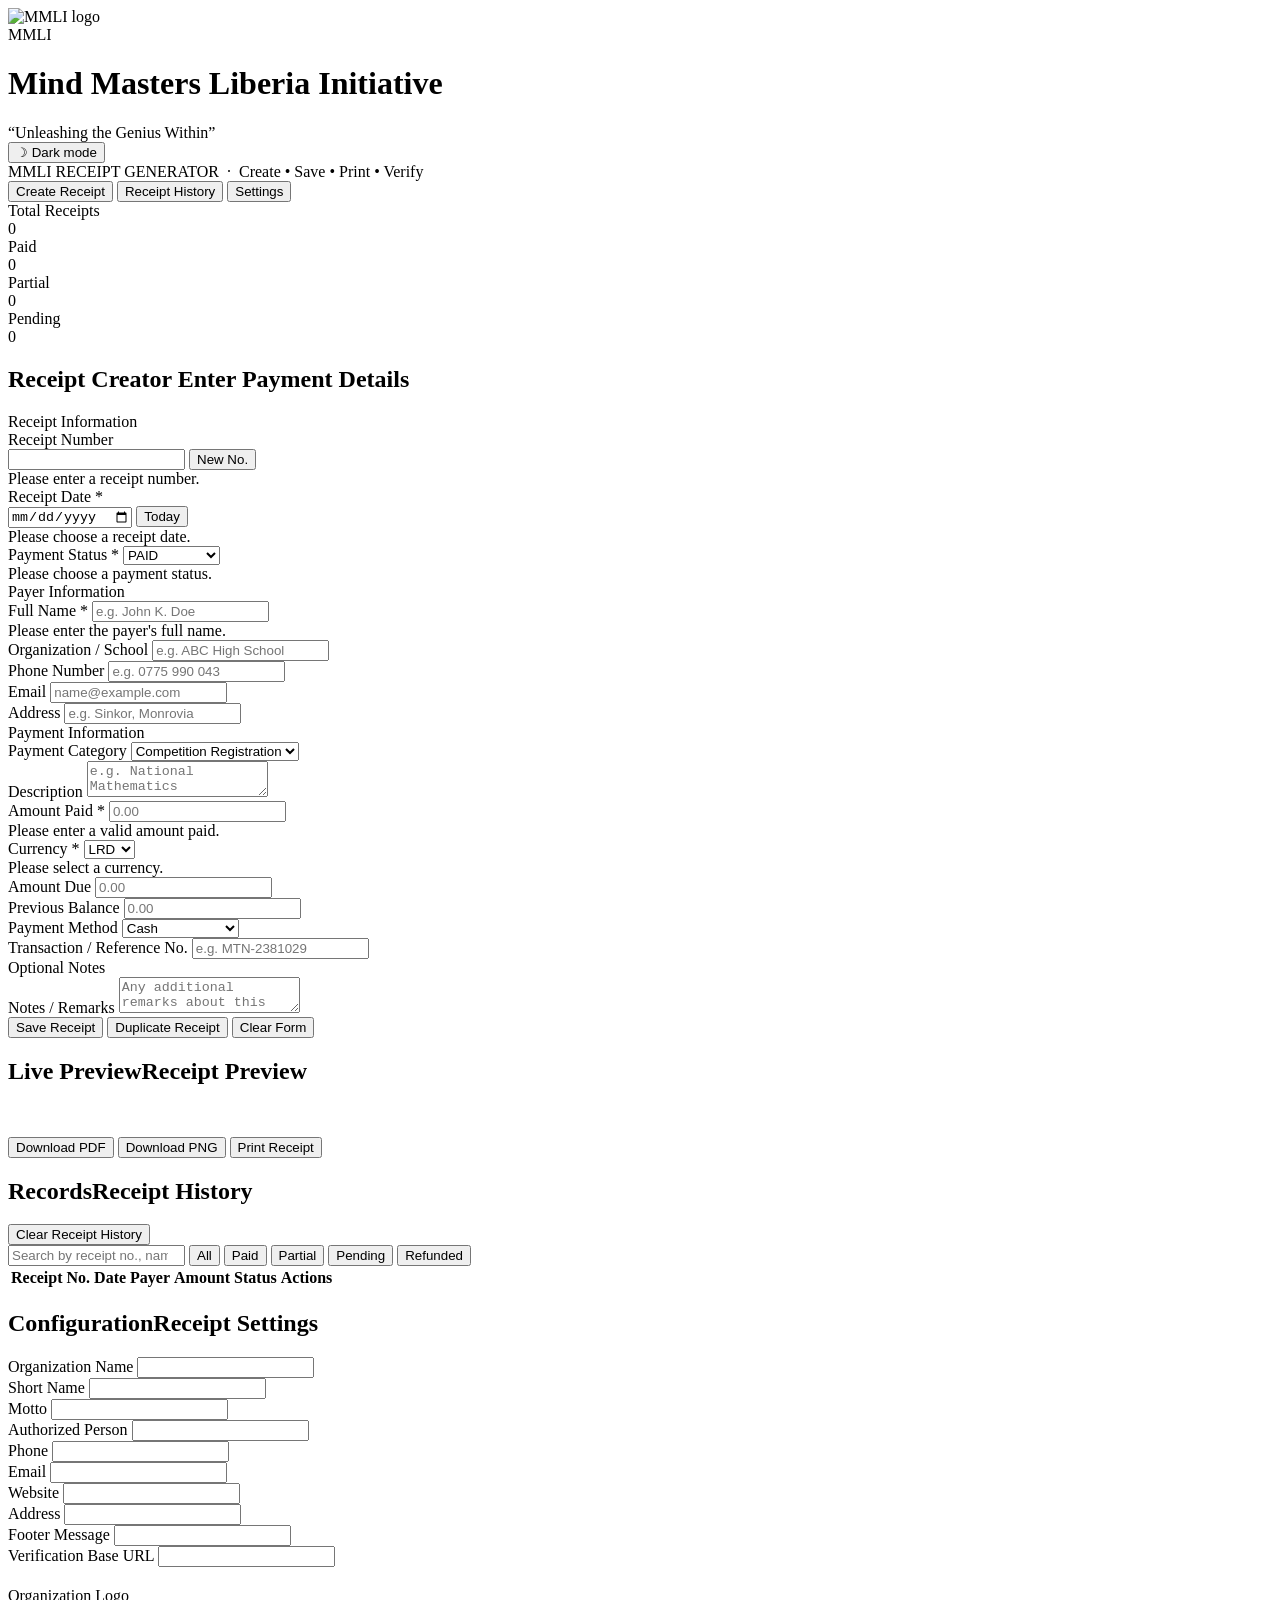
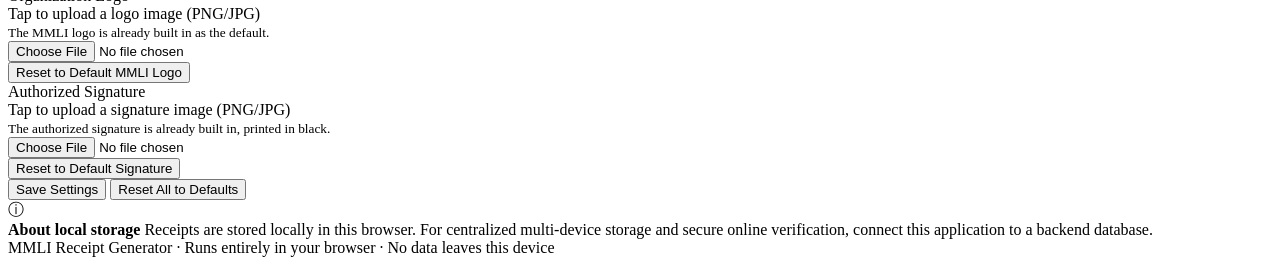
==== index.html @ 2506a3fd "Add files via upload" ====
<!DOCTYPE html>
<html lang="en">
<head>
<meta charset="UTF-8">
<meta name="viewport" content="width=device-width, initial-scale=1.0">
<title>MMLI Receipt Generator</title>
<meta name="description" content="Create, save, print, and verify professional payment receipts for Mind Masters Liberia Initiative.">
<link rel="icon" href="data:,">
<link rel="stylesheet" href="style.css">
</head>
<body>

<div id="toast-region" aria-live="polite" aria-atomic="true"></div>

<header class="app-header">
  <div class="header-inner">
    <div class="brand">
      <div class="brand-mark" id="header-logo-wrap">
        <img id="header-logo-img" src="" alt="MMLI logo" />
      </div>
      <div class="brand-text">
        <div class="org-sub" id="brand-shortname">MMLI</div>
        <h1 id="brand-name">Mind Masters Liberia Initiative</h1>
        <div class="motto" id="brand-motto">&ldquo;Unleashing the Genius Within&rdquo;</div>
      </div>
    </div>
    <div class="header-actions">
      <button class="theme-toggle" id="theme-toggle" type="button" aria-pressed="false">
        <span id="theme-toggle-icon" aria-hidden="true">&#9789;</span>
        <span id="theme-toggle-label">Dark mode</span>
      </button>
    </div>
  </div>
  <div class="tagline-row">MMLI RECEIPT GENERATOR &nbsp;&middot;&nbsp; Create &bull; Save &bull; Print &bull; Verify</div>
  <nav class="tabs" id="tabs" role="tablist" aria-label="Main sections">
    <button class="tab-btn active" role="tab" aria-selected="true" aria-controls="view-create" id="tab-create" data-view="create" type="button">Create Receipt</button>
    <button class="tab-btn" role="tab" aria-selected="false" aria-controls="view-history" id="tab-history" data-view="history" type="button">Receipt History</button>
    <button class="tab-btn" role="tab" aria-selected="false" aria-controls="view-settings" id="tab-settings" data-view="settings" type="button">Settings</button>
    <span class="tab-indicator" id="tab-indicator"></span>
  </nav>
</header>

<main>

  <section class="stats-grid" aria-label="Receipt statistics">
    <div class="stat-card">
      <div class="stat-label">Total Receipts</div>
      <div class="stat-value" id="stat-total">0</div>
    </div>
    <div class="stat-card">
      <div class="stat-label">Paid</div>
      <div class="stat-value paid" id="stat-paid">0</div>
    </div>
    <div class="stat-card">
      <div class="stat-label">Partial</div>
      <div class="stat-value partial" id="stat-partial">0</div>
    </div>
    <div class="stat-card">
      <div class="stat-label">Pending</div>
      <div class="stat-value pending" id="stat-pending">0</div>
    </div>
  </section>

  <!-- ===================================================================
       VIEW: CREATE RECEIPT
       =================================================================== -->
  <section class="view active" id="view-create" role="tabpanel" aria-labelledby="tab-create">
    <div class="creator-grid">

      <!-- FORM -->
      <div class="panel">
        <div class="panel-header">
          <h2>
            <span>
              <span class="eyebrow">Receipt Creator</span>
              Enter Payment Details
            </span>
          </h2>
        </div>
        <div class="panel-body">
          <form id="receipt-form" novalidate>

            <div class="field-group">
              <div class="section-title">Receipt Information</div>
              <div class="field">
                <label for="f-receipt-no">Receipt Number</label>
                <div class="input-with-btn">
                  <input type="text" id="f-receipt-no" name="receiptNo" autocomplete="off">
                  <button type="button" class="btn btn-outline btn-sm" id="btn-new-receipt-no" title="Generate New Receipt Number">New No.</button>
                </div>
                <div class="field-error" id="err-receipt-no">Please enter a receipt number.</div>
              </div>
              <div class="field-row">
                <div class="field">
                  <label for="f-date">Receipt Date <span class="req">*</span></label>
                  <div class="input-with-btn">
                    <input type="date" id="f-date" name="date" required>
                    <button type="button" class="btn btn-outline btn-sm" id="btn-today">Today</button>
                  </div>
                  <div class="field-error" id="err-date">Please choose a receipt date.</div>
                </div>
                <div class="field">
                  <label for="f-status">Payment Status <span class="req">*</span></label>
                  <select id="f-status" name="status" required>
                    <option value="PAID">PAID</option>
                    <option value="PARTIAL">PARTIAL</option>
                    <option value="PENDING">PENDING</option>
                    <option value="REFUNDED">REFUNDED</option>
                  </select>
                  <div class="field-error" id="err-status">Please choose a payment status.</div>
                </div>
              </div>
            </div>

            <div class="field-group">
              <div class="section-title">Payer Information</div>
              <div class="field">
                <label for="f-name">Full Name <span class="req">*</span></label>
                <input type="text" id="f-name" name="payerName" placeholder="e.g. John K. Doe" required>
                <div class="field-error" id="err-name">Please enter the payer's full name.</div>
              </div>
              <div class="field">
                <label for="f-org">Organization / School</label>
                <input type="text" id="f-org" name="payerOrg" placeholder="e.g. ABC High School">
              </div>
              <div class="field-row">
                <div class="field">
                  <label for="f-phone">Phone Number</label>
                  <input type="tel" id="f-phone" name="payerPhone" placeholder="e.g. 0775 990 043">
                </div>
                <div class="field">
                  <label for="f-email">Email</label>
                  <input type="email" id="f-email" name="payerEmail" placeholder="name@example.com">
                </div>
              </div>
              <div class="field">
                <label for="f-address">Address</label>
                <input type="text" id="f-address" name="payerAddress" placeholder="e.g. Sinkor, Monrovia">
              </div>
            </div>

            <div class="field-group">
              <div class="section-title">Payment Information</div>
              <div class="field">
                <label for="f-category">Payment Category</label>
                <select id="f-category" name="category">
                  <option>Competition Registration</option>
                  <option>Membership Fee</option>
                  <option>Training Fee</option>
                  <option>School Registration</option>
                  <option>Tournament Fee</option>
                  <option>Event Fee</option>
                  <option>Donation</option>
                  <option>Sponsorship</option>
                  <option>Merchandise</option>
                  <option>Other</option>
                </select>
              </div>
              <div class="field">
                <label for="f-description">Description</label>
                <textarea id="f-description" name="description" placeholder="e.g. National Mathematics Championship 2026 Registration Fee"></textarea>
              </div>

              <div class="amount-row">
                <div class="field">
                  <label for="f-amount-paid">Amount Paid <span class="req">*</span></label>
                  <input type="number" id="f-amount-paid" name="amountPaid" min="0" step="0.01" placeholder="0.00" required>
                  <div class="field-error" id="err-amount-paid">Please enter a valid amount paid.</div>
                </div>
                <div class="field">
                  <label for="f-currency">Currency <span class="req">*</span></label>
                  <select id="f-currency" name="currency" required>
                    <option value="LRD">LRD</option>
                    <option value="USD">USD</option>
                  </select>
                  <div class="field-error" id="err-currency">Please select a currency.</div>
                </div>
              </div>

              <div class="field-row">
                <div class="field">
                  <label for="f-amount-due">Amount Due</label>
                  <input type="number" id="f-amount-due" name="amountDue" min="0" step="0.01" placeholder="0.00">
                </div>
                <div class="field">
                  <label for="f-prev-balance">Previous Balance</label>
                  <input type="number" id="f-prev-balance" name="previousBalance" min="0" step="0.01" placeholder="0.00">
                </div>
              </div>

              <div class="field-row">
                <div class="field">
                  <label for="f-method">Payment Method</label>
                  <select id="f-method" name="paymentMethod">
                    <option>Cash</option>
                    <option>Mobile Money</option>
                    <option>Bank Transfer</option>
                    <option>Check</option>
                    <option>Online Payment</option>
                    <option>Other</option>
                  </select>
                </div>
                <div class="field">
                  <label for="f-ref">Transaction / Reference No.</label>
                  <input type="text" id="f-ref" name="refNumber" placeholder="e.g. MTN-2381029">
                </div>
              </div>
            </div>

            <div class="field-group">
              <div class="section-title">Optional Notes</div>
              <div class="field">
                <label for="f-notes">Notes / Remarks</label>
                <textarea id="f-notes" name="notes" placeholder="Any additional remarks about this payment"></textarea>
              </div>
            </div>

          </form>
        </div>
        <div class="action-bar">
          <button type="button" class="btn btn-primary" id="btn-save-receipt">Save Receipt</button>
          <button type="button" class="btn btn-outline" id="btn-duplicate-receipt">Duplicate Receipt</button>
          <button type="button" class="btn btn-ghost" id="btn-clear-form">Clear Form</button>
        </div>
      </div>

      <!-- PREVIEW -->
      <div class="preview-wrap">
        <div class="panel">
          <div class="panel-header">
            <h2><span><span class="eyebrow">Live Preview</span>Receipt Preview</span></h2>
          </div>
          <div class="panel-body" style="padding:16px;">
            <div class="receipt-scale-outer">
              <div id="receipt-document"><!-- rendered by script.js --></div>
            </div>
          </div>
          <div class="action-bar" style="flex-wrap:wrap;">
            <button type="button" class="btn btn-gold" id="btn-download-pdf">Download PDF</button>
            <button type="button" class="btn btn-outline" id="btn-download-png">Download PNG</button>
            <button type="button" class="btn btn-outline" id="btn-print">Print Receipt</button>
          </div>
        </div>
      </div>

    </div>
  </section>

  <!-- ===================================================================
       VIEW: RECEIPT HISTORY
       =================================================================== -->
  <section class="view" id="view-history" role="tabpanel" aria-labelledby="tab-history">
    <div class="panel">
      <div class="panel-header">
        <h2><span><span class="eyebrow">Records</span>Receipt History</span></h2>
        <button class="btn btn-danger btn-sm" id="btn-clear-history">Clear Receipt History</button>
      </div>
      <div class="history-toolbar">
        <input type="search" id="history-search" placeholder="Search by receipt no., name, organization, or phone" aria-label="Search receipts">
        <button class="filter-chip active" data-filter="ALL" type="button">All</button>
        <button class="filter-chip" data-filter="PAID" type="button">Paid</button>
        <button class="filter-chip" data-filter="PARTIAL" type="button">Partial</button>
        <button class="filter-chip" data-filter="PENDING" type="button">Pending</button>
        <button class="filter-chip" data-filter="REFUNDED" type="button">Refunded</button>
      </div>
      <div class="table-scroll">
        <table class="history-table">
          <thead>
            <tr>
              <th>Receipt No.</th>
              <th>Date</th>
              <th>Payer</th>
              <th>Amount</th>
              <th>Status</th>
              <th>Actions</th>
            </tr>
          </thead>
          <tbody id="history-tbody"></tbody>
        </table>
        <div class="empty-state" id="history-empty" style="display:none;">
          <div class="icon">&#128220;</div>
          <h3>No receipts yet</h3>
          <p>Receipts you save will appear here.</p>
        </div>
      </div>
    </div>
  </section>

  <!-- ===================================================================
       VIEW: SETTINGS
       =================================================================== -->
  <section class="view" id="view-settings" role="tabpanel" aria-labelledby="tab-settings">
    <div class="panel">
      <div class="panel-header">
        <h2><span><span class="eyebrow">Configuration</span>Receipt Settings</span></h2>
      </div>
      <div class="panel-body">
        <div class="settings-grid">
          <div class="field">
            <label for="s-org-name">Organization Name</label>
            <input type="text" id="s-org-name">
          </div>
          <div class="field">
            <label for="s-org-short">Short Name</label>
            <input type="text" id="s-org-short">
          </div>
          <div class="field">
            <label for="s-motto">Motto</label>
            <input type="text" id="s-motto">
          </div>
          <div class="field">
            <label for="s-authorized">Authorized Person</label>
            <input type="text" id="s-authorized">
          </div>
          <div class="field">
            <label for="s-phone">Phone</label>
            <input type="text" id="s-phone">
          </div>
          <div class="field">
            <label for="s-email">Email</label>
            <input type="email" id="s-email">
          </div>
          <div class="field">
            <label for="s-website">Website</label>
            <input type="text" id="s-website">
          </div>
          <div class="field">
            <label for="s-address">Address</label>
            <input type="text" id="s-address">
          </div>
          <div class="field" style="grid-column:1/-1;">
            <label for="s-footer">Footer Message</label>
            <input type="text" id="s-footer">
          </div>
          <div class="field" style="grid-column:1/-1;">
            <label for="s-verify-url">Verification Base URL</label>
            <input type="text" id="s-verify-url">
          </div>
        </div>

        <div class="field-group" style="margin-top:20px;">
          <div class="section-title">Organization Logo</div>
          <div class="logo-upload-area" id="logo-upload-area" tabindex="0" role="button" aria-label="Upload organization logo">
            <img id="logo-preview" src="" alt="" style="display:none;">
            <div id="logo-upload-hint">Tap to upload a logo image (PNG/JPG)<br><small>The MMLI logo is already built in as the default.</small></div>
            <input type="file" id="logo-file-input" accept="image/*" class="visually-hidden">
          </div>
          <div class="btn-row">
            <button class="btn btn-outline btn-sm" id="btn-reset-logo" type="button">Reset to Default MMLI Logo</button>
          </div>
        </div>

        <div class="field-group">
          <div class="section-title">Authorized Signature</div>
          <div class="logo-upload-area" id="sig-upload-area" tabindex="0" role="button" aria-label="Upload authorized signature">
            <img id="sig-preview" src="" alt="" style="display:none; max-height:70px;">
            <div id="sig-upload-hint">Tap to upload a signature image (PNG/JPG)<br><small>The authorized signature is already built in, printed in black.</small></div>
            <input type="file" id="sig-file-input" accept="image/*" class="visually-hidden">
          </div>
          <div class="btn-row">
            <button class="btn btn-outline btn-sm" id="btn-reset-sig" type="button">Reset to Default Signature</button>
          </div>
        </div>

        <div class="btn-row">
          <button class="btn btn-primary" id="btn-save-settings" type="button">Save Settings</button>
          <button class="btn btn-ghost" id="btn-reset-settings" type="button">Reset All to Defaults</button>
        </div>

        <div class="settings-note">
          <span aria-hidden="true">&#9432;</span>
          <div>
            <strong>About local storage</strong>
            Receipts are stored locally in this browser. For centralized multi-device storage and secure online verification, connect this application to a backend database.
          </div>
        </div>
      </div>
    </div>
  </section>

</main>

<footer class="app-footer">
  MMLI Receipt Generator &middot; Runs entirely in your browser &middot; No data leaves this device
</footer>

<div id="modal-region"></div>

<!-- ============ Third-party libraries (CDN, all client-side) ============ -->
<script src="https://cdn.jsdelivr.net/npm/qrcode@1.5.3/build/qrcode.min.js"></script>
<script src="https://cdnjs.cloudflare.com/ajax/libs/jspdf/2.5.1/jspdf.umd.min.js"></script>
<script src="https://cdnjs.cloudflare.com/ajax/libs/html2canvas/1.4.1/html2canvas.min.js"></script>

<!-- ============ App code ============ -->
<script src="assets.js"></script>
<script src="script.js"></script>
</body>
</html>
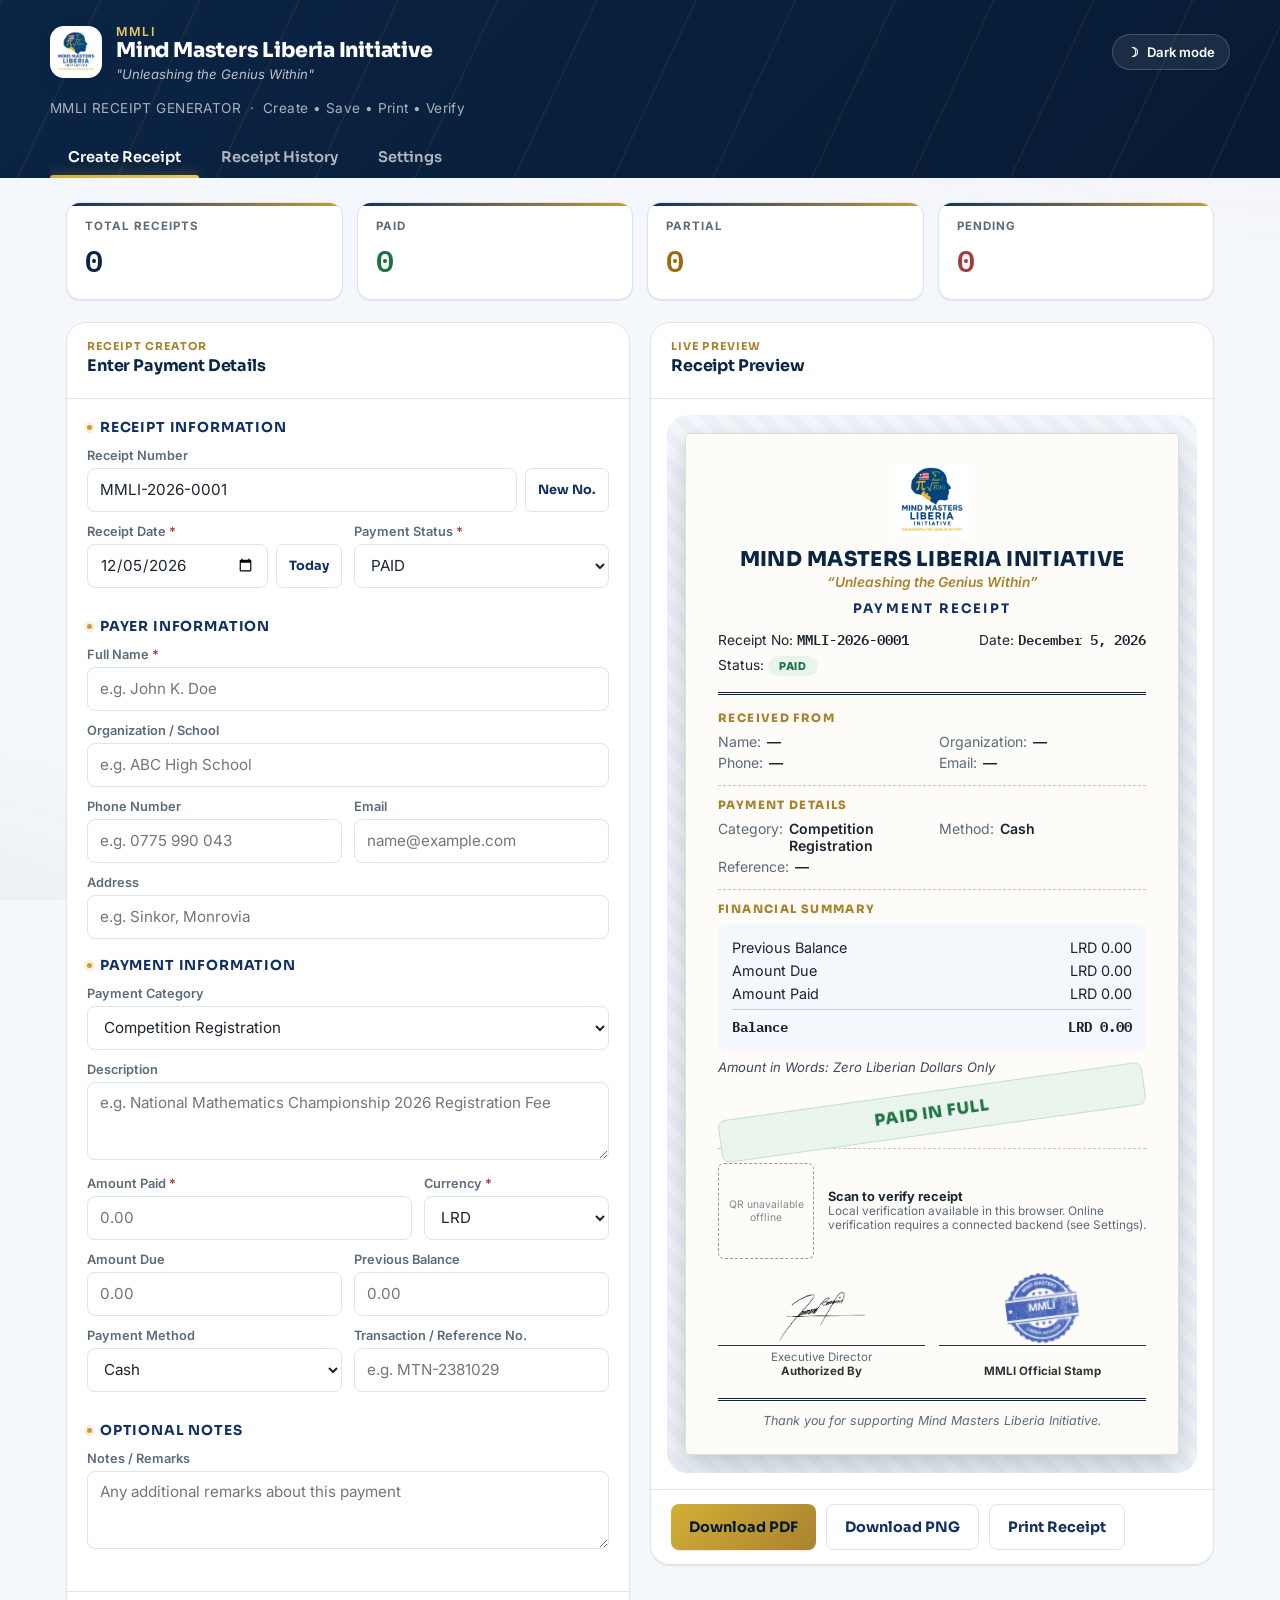
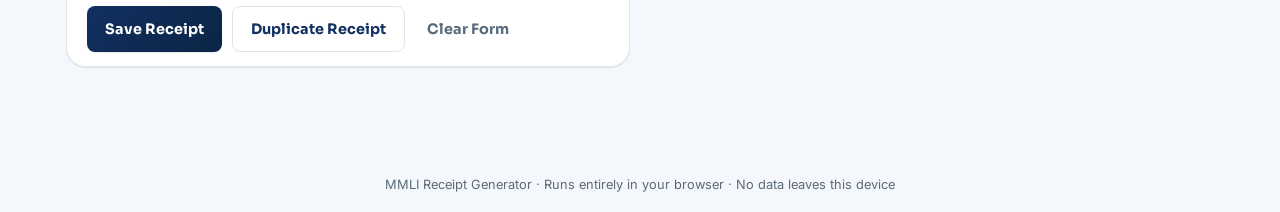
==== commit b09951e5: "Add files via upload" ====
--- a/index.html
+++ b/index.html
@@ -362,6 +362,18 @@
           </div>
         </div>
 
+        <div class="field-group">
+          <div class="section-title">MMLI Official Stamp</div>
+          <div class="logo-upload-area" id="stamp-upload-area" tabindex="0" role="button" aria-label="Upload official stamp">
+            <img id="stamp-preview" src="" alt="" style="display:none; max-height:70px;">
+            <div id="stamp-upload-hint">Tap to upload a stamp image (PNG/JPG)<br><small>The MMLI official stamp is already built in.</small></div>
+            <input type="file" id="stamp-file-input" accept="image/*" class="visually-hidden">
+          </div>
+          <div class="btn-row">
+            <button class="btn btn-outline btn-sm" id="btn-reset-stamp" type="button">Reset to Default Stamp</button>
+          </div>
+        </div>
+
         <div class="btn-row">
           <button class="btn btn-primary" id="btn-save-settings" type="button">Save Settings</button>
           <button class="btn btn-ghost" id="btn-reset-settings" type="button">Reset All to Defaults</button>
--- a/style.css
+++ b/style.css
@@ -0,0 +1,984 @@
+/* =========================================================================
+   MMLI RECEIPT GENERATOR — STYLESHEET
+   Design system: Navy & Gold, "Ledger" motif
+   ========================================================================= */
+
+@import url('https://fonts.googleapis.com/css2?family=Sora:wght@400;600;700;800&family=Inter:wght@400;500;600;700&family=IBM+Plex+Mono:wght@500;600&display=swap');
+
+:root{
+  /* --- Brand palette --- */
+  --navy-950: #071a33;
+  --navy-900: #0b2545;
+  --navy-800: #123061;
+  --navy-700: #1a3f7a;
+  --navy-100: #e8edf6;
+  --navy-050: #f4f7fb;
+
+  --gold-600: #a9822f;
+  --gold-500: #c79a3d;
+  --gold-400: #d4af37;
+  --gold-300: #e6c766;
+  --gold-100: #faf3dd;
+
+  --paper: #fdfcf9;
+  --ink: #1c2430;
+  --slate-600: #5b6b79;
+  --slate-400: #8a97a3;
+  --line: #dfe3ea;
+
+  --success: #1e7145;
+  --success-bg: #e8f4ec;
+  --warning: #9a6b0c;
+  --warning-bg: #fbf1dc;
+  --danger: #a13d3d;
+  --danger-bg: #f8ebeb;
+  --info: #2a5a8c;
+  --info-bg: #e9f0f8;
+
+  /* --- Roles --- */
+  --bg: var(--navy-050);
+  --surface: #ffffff;
+  --surface-raised: #ffffff;
+  --text: var(--ink);
+  --text-muted: var(--slate-600);
+  --heading: var(--navy-900);
+  --accent: var(--gold-500);
+  --border: var(--line);
+  --shadow-sm: 0 1px 2px rgba(11,37,69,0.06), 0 1px 1px rgba(11,37,69,0.04);
+  --shadow-md: 0 6px 20px rgba(11,37,69,0.09), 0 2px 6px rgba(11,37,69,0.06);
+  --shadow-lg: 0 20px 45px rgba(11,37,69,0.16), 0 6px 16px rgba(11,37,69,0.08);
+
+  --radius-sm: 8px;
+  --radius-md: 14px;
+  --radius-lg: 20px;
+
+  --font-display: 'Sora', 'Inter', sans-serif;
+  --font-body: 'Inter', sans-serif;
+  --font-mono: 'IBM Plex Mono', monospace;
+
+  --dur-fast: 160ms;
+  --dur-med: 320ms;
+  --dur-slow: 620ms;
+  --ease: cubic-bezier(.22,.9,.32,1);
+}
+
+[data-theme="dark"]{
+  --bg: #0a1526;
+  --surface: #101f38;
+  --surface-raised: #14274a;
+  --text: #e7edf6;
+  --text-muted: #9fb0c3;
+  --heading: #f2f5fa;
+  --accent: var(--gold-400);
+  --border: #223a5e;
+  --shadow-sm: 0 1px 2px rgba(0,0,0,0.3);
+  --shadow-md: 0 6px 20px rgba(0,0,0,0.35);
+  --shadow-lg: 0 20px 45px rgba(0,0,0,0.5);
+  --success-bg: #12301f;
+  --warning-bg: #332609;
+  --danger-bg: #331414;
+  --info-bg: #0f2338;
+}
+
+@media (prefers-reduced-motion: reduce){
+  *, *::before, *::after{
+    animation-duration: 0.001ms !important;
+    animation-iteration-count: 1 !important;
+    transition-duration: 0.001ms !important;
+    scroll-behavior: auto !important;
+  }
+}
+
+*, *::before, *::after{ box-sizing: border-box; }
+html{ scroll-behavior: smooth; }
+
+body{
+  margin: 0;
+  font-family: var(--font-body);
+  background: var(--bg);
+  color: var(--text);
+  -webkit-font-smoothing: antialiased;
+  transition: background var(--dur-med) var(--ease), color var(--dur-med) var(--ease);
+}
+
+body::before{
+  /* ambient watermark texture — app chrome only, never the receipt */
+  content: "";
+  position: fixed;
+  inset: 0;
+  pointer-events: none;
+  z-index: 0;
+  background:
+    radial-gradient(1200px 600px at 100% -10%, rgba(212,175,55,0.06), transparent 60%),
+    radial-gradient(900px 500px at -10% 110%, rgba(11,37,69,0.05), transparent 55%);
+}
+
+h1,h2,h3,h4{
+  font-family: var(--font-display);
+  color: var(--heading);
+  margin: 0 0 .4em;
+  letter-spacing: -0.01em;
+}
+
+button{ font-family: var(--font-body); }
+a{ color: var(--navy-700); }
+[data-theme="dark"] a{ color: var(--gold-300); }
+
+.visually-hidden{
+  position: absolute !important;
+  width: 1px; height: 1px;
+  padding: 0; margin: -1px;
+  overflow: hidden;
+  clip: rect(0,0,0,0);
+  white-space: nowrap; border: 0;
+}
+
+/* =========================================================================
+   APP SHELL
+   ========================================================================= */
+
+.app-header{
+  position: relative;
+  z-index: 2;
+  background: linear-gradient(135deg, var(--navy-900) 0%, var(--navy-950) 100%);
+  color: #fff;
+  padding: 22px 20px 0;
+  overflow: hidden;
+}
+
+.app-header::after{
+  content:"";
+  position:absolute; inset:0;
+  background: repeating-linear-gradient(115deg, rgba(212,175,55,0.07) 0 2px, transparent 2px 90px);
+  pointer-events:none;
+}
+
+.header-inner{
+  max-width: 1180px;
+  margin: 0 auto;
+  position: relative;
+  display:flex;
+  align-items:center;
+  gap: 16px;
+  flex-wrap: wrap;
+  padding-bottom: 18px;
+}
+
+.brand{
+  display:flex;
+  align-items:center;
+  gap: 14px;
+  animation: fadeSlideUp var(--dur-slow) var(--ease) both;
+}
+
+.brand-mark{
+  width: 52px; height:52px;
+  border-radius: 14px;
+  background: var(--surface);
+  display:flex; align-items:center; justify-content:center;
+  box-shadow: var(--shadow-md);
+  padding: 4px;
+  flex: none;
+}
+.brand-mark img{ width:100%; height:100%; object-fit:contain; }
+
+.brand-text h1{
+  color:#fff;
+  font-size: 1.28rem;
+  font-weight: 800;
+  margin:0;
+  line-height:1.15;
+}
+.brand-text .org-sub{
+  font-size:.78rem;
+  letter-spacing:.10em;
+  text-transform:uppercase;
+  color: var(--gold-300);
+  font-weight:600;
+  margin-top:2px;
+}
+.brand-text .motto{
+  font-size:.82rem;
+  color: rgba(255,255,255,.72);
+  font-style: italic;
+  margin-top:3px;
+}
+
+.header-actions{
+  margin-left:auto;
+  display:flex;
+  align-items:center;
+  gap:10px;
+  animation: fadeSlideUp var(--dur-slow) var(--ease) both;
+  animation-delay: 80ms;
+}
+
+.theme-toggle{
+  display:flex; align-items:center; gap:8px;
+  background: rgba(255,255,255,0.08);
+  border: 1px solid rgba(255,255,255,0.18);
+  color:#fff;
+  padding: 9px 14px;
+  border-radius: 999px;
+  cursor:pointer;
+  font-size:.82rem;
+  font-weight:600;
+  transition: background var(--dur-fast) var(--ease), transform var(--dur-fast) var(--ease);
+}
+.theme-toggle:hover{ background: rgba(255,255,255,0.16); transform: translateY(-1px); }
+.theme-toggle:active{ transform: translateY(0); }
+
+.tagline-row{
+  max-width:1180px; margin:0 auto;
+  padding-bottom: 6px;
+  color: rgba(255,255,255,.65);
+  font-size:.85rem;
+  letter-spacing:.03em;
+}
+
+.tabs{
+  max-width:1180px;
+  margin: 14px auto 0;
+  display:flex;
+  gap: 4px;
+  position:relative;
+  overflow-x:auto;
+}
+.tab-btn{
+  appearance:none;
+  border:none;
+  background:transparent;
+  color: rgba(255,255,255,.68);
+  font-family: var(--font-display);
+  font-weight:600;
+  font-size:.92rem;
+  padding: 12px 18px;
+  cursor:pointer;
+  position:relative;
+  white-space:nowrap;
+  transition: color var(--dur-fast) var(--ease);
+}
+.tab-btn:hover{ color:#fff; }
+.tab-btn.active{ color:#fff; }
+.tab-indicator{
+  position:absolute;
+  bottom:0; left:0;
+  height:3px;
+  background: linear-gradient(90deg, var(--gold-400), var(--gold-300));
+  border-radius: 3px 3px 0 0;
+  transition: transform var(--dur-med) var(--ease), width var(--dur-med) var(--ease);
+  box-shadow: 0 0 12px rgba(212,175,55,.6);
+}
+
+main{
+  position:relative; z-index:1;
+  max-width:1180px;
+  margin: 0 auto;
+  padding: 24px 16px 90px;
+}
+
+.view{ display:none; }
+.view.active{
+  display:block;
+  animation: fadeSlideUp var(--dur-med) var(--ease) both;
+}
+
+@keyframes fadeSlideUp{
+  from{ opacity:0; transform: translateY(14px); }
+  to{ opacity:1; transform: translateY(0); }
+}
+@keyframes popIn{
+  0%{ opacity:0; transform: scale(.85); }
+  60%{ opacity:1; transform: scale(1.04); }
+  100%{ transform: scale(1); }
+}
+@keyframes stampIn{
+  0%{ opacity:0; transform: scale(2) rotate(-8deg); }
+  55%{ opacity:1; transform: scale(0.94) rotate(-8deg); }
+  75%{ transform: scale(1.05) rotate(-8deg); }
+  100%{ opacity:1; transform: scale(1) rotate(-8deg); }
+}
+@keyframes shimmer{
+  0%{ background-position: -200% 0; }
+  100%{ background-position: 200% 0; }
+}
+@keyframes floatGlow{
+  0%,100%{ transform: translateY(0); }
+  50%{ transform: translateY(-4px); }
+}
+
+/* =========================================================================
+   DASHBOARD STAT CARDS
+   ========================================================================= */
+
+.stats-grid{
+  display:grid;
+  grid-template-columns: repeat(4, 1fr);
+  gap: 14px;
+  margin-bottom: 22px;
+}
+.stat-card{
+  background: var(--surface);
+  border: 1px solid var(--border);
+  border-radius: var(--radius-md);
+  padding: 16px 18px;
+  box-shadow: var(--shadow-sm);
+  position:relative;
+  overflow:hidden;
+  animation: fadeSlideUp var(--dur-med) var(--ease) both;
+  transition: transform var(--dur-fast) var(--ease), box-shadow var(--dur-fast) var(--ease);
+}
+.stat-card:hover{ transform: translateY(-3px); box-shadow: var(--shadow-md); }
+.stat-card:nth-child(1){ animation-delay: 40ms; }
+.stat-card:nth-child(2){ animation-delay: 100ms; }
+.stat-card:nth-child(3){ animation-delay: 160ms; }
+.stat-card:nth-child(4){ animation-delay: 220ms; }
+.stat-card::before{
+  content:"";
+  position:absolute; top:0; left:0; right:0; height:3px;
+  background: linear-gradient(90deg, var(--navy-800), var(--gold-500));
+}
+.stat-label{
+  font-size:.72rem;
+  text-transform:uppercase;
+  letter-spacing:.09em;
+  color: var(--text-muted);
+  font-weight:700;
+}
+.stat-value{
+  font-family: var(--font-mono);
+  font-size: 1.9rem;
+  font-weight:600;
+  color: var(--heading);
+  margin-top: 4px;
+}
+.stat-value.paid{ color: var(--success); }
+.stat-value.partial{ color: var(--warning); }
+.stat-value.pending{ color: var(--danger); }
+
+/* =========================================================================
+   LAYOUT: CREATOR (form + preview)
+   ========================================================================= */
+
+.creator-grid{
+  display:grid;
+  grid-template-columns: minmax(0,1fr) minmax(0,1fr);
+  gap: 20px;
+  align-items:start;
+}
+
+.panel{
+  background: var(--surface);
+  border: 1px solid var(--border);
+  border-radius: var(--radius-lg);
+  box-shadow: var(--shadow-sm);
+  overflow:hidden;
+}
+
+.panel-header{
+  padding: 16px 20px;
+  border-bottom: 1px solid var(--border);
+  display:flex;
+  align-items:center;
+  justify-content:space-between;
+  gap:10px;
+}
+.panel-header h2{
+  font-size: 1rem;
+  font-weight:700;
+  display:flex; align-items:center; gap:8px;
+}
+.panel-header .eyebrow{
+  font-size:.68rem;
+  letter-spacing:.1em;
+  color: var(--gold-600);
+  text-transform:uppercase;
+  font-weight:700;
+  display:block;
+  margin-bottom:2px;
+}
+[data-theme="dark"] .panel-header .eyebrow{ color: var(--gold-300); }
+
+.panel-body{ padding: 20px; }
+
+.field-group{
+  margin-bottom: 18px;
+}
+.field-group legend, .section-title{
+  font-family: var(--font-display);
+  font-weight:700;
+  font-size:.86rem;
+  color: var(--navy-800);
+  text-transform:uppercase;
+  letter-spacing:.06em;
+  padding: 0;
+  margin-bottom: 12px;
+  display:flex; align-items:center; gap:8px;
+}
+[data-theme="dark"] .section-title{ color: var(--gold-300); }
+.section-title::before{
+  content:"";
+  width:5px; height:5px; border-radius:50%;
+  background: var(--gold-500);
+  box-shadow: 0 0 0 3px rgba(212,175,55,.18);
+}
+
+.field-row{
+  display:grid;
+  grid-template-columns: 1fr 1fr;
+  gap: 12px;
+}
+.field{ margin-bottom: 12px; }
+.field label{
+  display:block;
+  font-size:.8rem;
+  font-weight:600;
+  color: var(--text-muted);
+  margin-bottom: 5px;
+}
+.field .req{ color: var(--danger); }
+
+input[type="text"],
+input[type="number"],
+input[type="date"],
+input[type="email"],
+input[type="tel"],
+textarea,
+select{
+  width:100%;
+  padding: 10px 12px;
+  font-size: .95rem;
+  font-family: var(--font-body);
+  color: var(--text);
+  background: var(--surface);
+  border: 1.5px solid var(--border);
+  border-radius: var(--radius-sm);
+  transition: border-color var(--dur-fast) var(--ease), box-shadow var(--dur-fast) var(--ease);
+  min-height: 44px;
+}
+[data-theme="dark"] input, [data-theme="dark"] select, [data-theme="dark"] textarea{
+  background: var(--surface-raised);
+}
+textarea{ min-height: 78px; resize: vertical; }
+input:focus, select:focus, textarea:focus{
+  outline: none;
+  border-color: var(--gold-500);
+  box-shadow: 0 0 0 4px rgba(212,175,55,0.16);
+}
+input:focus-visible, select:focus-visible, textarea:focus-visible, button:focus-visible, [tabindex]:focus-visible{
+  outline: 3px solid var(--navy-700);
+  outline-offset: 2px;
+}
+input.invalid, select.invalid{
+  border-color: var(--danger);
+  box-shadow: 0 0 0 4px rgba(161,61,61,0.12);
+}
+.field-error{
+  color: var(--danger);
+  font-size:.78rem;
+  margin-top: 4px;
+  display:none;
+  font-weight:600;
+}
+.field-error.show{ display:block; animation: fadeSlideUp 160ms var(--ease) both; }
+
+.input-with-btn{ display:flex; gap:8px; }
+.input-with-btn input{ flex:1; }
+
+.amount-row{ display:grid; grid-template-columns: 1.4fr .8fr; gap:12px; }
+
+/* buttons */
+.btn{
+  appearance:none;
+  border:none;
+  cursor:pointer;
+  font-family: var(--font-display);
+  font-weight:700;
+  font-size:.9rem;
+  padding: 12px 18px;
+  border-radius: var(--radius-sm);
+  display:inline-flex;
+  align-items:center;
+  justify-content:center;
+  gap:8px;
+  min-height: 46px;
+  transition: transform var(--dur-fast) var(--ease), box-shadow var(--dur-fast) var(--ease), background var(--dur-fast) var(--ease), filter var(--dur-fast) var(--ease);
+  white-space:nowrap;
+}
+.btn:active{ transform: translateY(1px) scale(.99); }
+.btn-primary{
+  background: linear-gradient(135deg, var(--navy-800), var(--navy-900));
+  color:#fff;
+  box-shadow: var(--shadow-sm);
+}
+.btn-primary:hover{ filter:brightness(1.1); box-shadow: var(--shadow-md); transform: translateY(-1px); }
+.btn-gold{
+  background: linear-gradient(135deg, var(--gold-400), var(--gold-600));
+  color: var(--navy-950);
+  box-shadow: var(--shadow-sm);
+}
+.btn-gold:hover{ filter:brightness(1.06); box-shadow: var(--shadow-md); transform: translateY(-1px); }
+.btn-outline{
+  background: transparent;
+  color: var(--navy-800);
+  border: 1.5px solid var(--border);
+}
+[data-theme="dark"] .btn-outline{ color: var(--text); }
+.btn-outline:hover{ border-color: var(--gold-500); background: rgba(212,175,55,0.08); }
+.btn-ghost{
+  background: transparent;
+  color: var(--text-muted);
+  padding: 8px 12px;
+  min-height: 38px;
+}
+.btn-ghost:hover{ background: rgba(91,107,121,0.1); color: var(--text); }
+.btn-danger{
+  background: var(--danger-bg);
+  color: var(--danger);
+}
+.btn-danger:hover{ filter:brightness(0.97); }
+.btn-block{ width:100%; }
+.btn-sm{ padding: 8px 12px; font-size:.8rem; min-height:36px; border-radius:7px; }
+.btn[disabled]{ opacity:.5; cursor:not-allowed; transform:none !important; }
+
+.btn-row{
+  display:flex; flex-wrap:wrap; gap:10px;
+  margin-top: 6px;
+}
+
+.action-bar{
+  position: sticky;
+  bottom: 0;
+  background: var(--surface);
+  border-top: 1px solid var(--border);
+  padding: 14px 20px;
+  display:flex; flex-wrap:wrap; gap:10px;
+  z-index: 3;
+}
+
+/* =========================================================================
+   RECEIPT PREVIEW (the document itself — always paper-like, theme-independent)
+   ========================================================================= */
+
+.preview-wrap{ position: sticky; top: 14px; }
+
+.receipt-scale-outer{
+  overflow:auto;
+  padding: 18px;
+  background: repeating-linear-gradient(45deg, var(--navy-050), var(--navy-050) 10px, #eef2f8 10px, #eef2f8 20px);
+  border-radius: var(--radius-lg);
+}
+[data-theme="dark"] .receipt-scale-outer{
+  background: repeating-linear-gradient(45deg, #0d1c33, #0d1c33 10px, #0a1729 10px, #0a1729 20px);
+}
+
+#receipt-document{
+  width: 620px;
+  max-width: 100%;
+  margin: 0 auto;
+  background: var(--paper);
+  color: #1c2430;
+  font-family: var(--font-body);
+  border-radius: 4px;
+  box-shadow: var(--shadow-lg);
+  border: 1px solid #e3ddc9;
+  position:relative;
+}
+#receipt-document *{ color:#1c2430; }
+
+.r-inner{ padding: 30px 32px 26px; }
+
+.r-brandbar{
+  text-align:center;
+  padding-bottom: 16px;
+  margin-bottom: 16px;
+  border-bottom: 3px double var(--navy-900);
+}
+.r-logo{
+  width: 74px; height:74px;
+  margin: 0 auto 8px;
+  display:flex; align-items:center; justify-content:center;
+}
+.r-logo img{ width:100%; height:100%; object-fit:contain; }
+.r-logo-placeholder{
+  width:74px;height:74px;border-radius:50%;
+  border:2px solid var(--navy-900);
+  display:flex;align-items:center;justify-content:center;
+  font-family:var(--font-display); font-weight:800; color:var(--navy-900);
+  font-size:1.1rem; margin:0 auto 8px;
+}
+.r-org-name{
+  font-family: var(--font-display);
+  font-weight:800;
+  font-size: 1.28rem;
+  color: var(--navy-900) !important;
+  letter-spacing:.02em;
+  text-transform:uppercase;
+}
+.r-motto{
+  font-style: italic;
+  font-size:.86rem;
+  color: var(--gold-600) !important;
+  margin-top:2px;
+  font-weight:600;
+}
+.r-doctitle{
+  font-family: var(--font-display);
+  font-weight:700;
+  letter-spacing:.16em;
+  text-transform:uppercase;
+  font-size:.82rem;
+  color: var(--navy-800) !important;
+  margin-top:10px;
+}
+
+.r-meta-row{
+  display:flex; justify-content:space-between; flex-wrap:wrap; gap:6px;
+  font-size:.86rem;
+  margin-top:10px;
+}
+.r-meta-row .mono{ font-family: var(--font-mono); font-weight:600; }
+
+.r-section{
+  margin: 14px 0;
+  padding-top: 12px;
+  border-top: 1px dashed #cfc7a8;
+}
+.r-section-title{
+  font-family: var(--font-display);
+  font-size:.72rem;
+  font-weight:800;
+  letter-spacing:.12em;
+  text-transform:uppercase;
+  color: var(--gold-600) !important;
+  margin-bottom:8px;
+}
+.r-grid{
+  display:grid;
+  grid-template-columns: 1fr 1fr;
+  gap: 4px 14px;
+  font-size:.88rem;
+}
+.r-grid .full{ grid-column: 1 / -1; }
+.r-row{ display:flex; gap:6px; }
+.r-row .k{ color:#5b6b79 !important; flex:none; }
+.r-row .v{ font-weight:600; }
+
+.r-desc-box{
+  background: #faf7ec;
+  border: 1px solid #e3ddc9;
+  border-radius: 6px;
+  padding: 8px 10px;
+  font-size:.87rem;
+  margin-top:6px;
+  white-space: pre-wrap;
+  word-wrap: break-word;
+}
+
+.r-financial{
+  background: var(--navy-050);
+  border-radius: 8px;
+  padding: 12px 14px;
+  font-size:.9rem;
+}
+.r-financial-row{
+  display:flex; justify-content:space-between;
+  padding: 3px 0;
+}
+.r-financial-row.total{
+  border-top: 1px solid #c7cedb;
+  margin-top:4px; padding-top:7px;
+  font-weight:700;
+  font-family: var(--font-mono);
+}
+.r-words{
+  font-style: italic;
+  font-size:.82rem;
+  margin-top:8px;
+  color:#3d4753 !important;
+}
+
+.r-status-banner{
+  text-align:center;
+  margin: 16px 0 4px;
+  padding: 10px;
+  border-radius: 8px;
+  font-family: var(--font-display);
+  font-weight:800;
+  letter-spacing:.06em;
+  font-size:1rem;
+  animation: stampIn 480ms var(--ease) both;
+}
+.r-status-banner.paid{ background: var(--success-bg); color: var(--success) !important; border:1.5px solid #bfe0cb; }
+.r-status-banner.balance{ background: var(--warning-bg); color: var(--warning) !important; border:1.5px solid #ecd9a8; }
+.r-status-banner.over{ background: var(--info-bg); color: var(--info) !important; border:1.5px solid #bcd2e6; }
+
+.r-badge{
+  display:inline-block;
+  padding: 3px 11px;
+  border-radius: 999px;
+  font-size:.68rem;
+  font-weight:800;
+  letter-spacing:.06em;
+  text-transform:uppercase;
+}
+.r-badge.PAID{ background:var(--success-bg); color:var(--success) !important; }
+.r-badge.PARTIAL{ background:var(--warning-bg); color:var(--warning) !important; }
+.r-badge.PENDING{ background:var(--danger-bg); color:var(--danger) !important; }
+.r-badge.REFUNDED{ background:var(--info-bg); color:var(--info) !important; }
+
+.r-qr-row{
+  display:flex; align-items:center; gap:14px;
+  margin-top: 14px;
+  padding-top: 14px;
+  border-top: 1px dashed #cfc7a8;
+}
+.r-qr-row canvas, .r-qr-row img{ border-radius:6px; border:1px solid #e3ddc9; }
+.r-qr-caption{ font-size:.74rem; color:#5b6b79 !important; }
+.r-qr-caption strong{ display:block; color:#1c2430 !important; font-size:.8rem; }
+
+.r-sign-row{
+  display:grid;
+  grid-template-columns: 1fr 1fr;
+  gap: 14px;
+  margin-top: 22px;
+  padding-top: 10px;
+}
+.r-sign-block{ text-align:center; }
+.r-sign-img{ height:52px; display:flex; align-items:flex-end; justify-content:center; margin-bottom:2px; }
+.r-sign-img img{ height:100%; object-fit:contain; filter: none; }
+.r-sign-img img.r-stamp-img{ height:135%; opacity:.9; transform: rotate(-7deg); mix-blend-mode:multiply; }
+.r-sign-line{ border-top:1.3px solid #333; padding-top:4px; font-size:.72rem; color:#5b6b79 !important; }
+.r-sign-label{ font-size:.72rem; font-weight:700; color:#333 !important; }
+
+.r-footer{
+  text-align:center;
+  margin-top:20px;
+  padding-top:12px;
+  border-top: 3px double var(--navy-900);
+  font-size:.78rem;
+  font-style: italic;
+  color:#5b6b79 !important;
+}
+
+.r-notes{ font-size:.85rem; }
+
+/* =========================================================================
+   HISTORY TABLE
+   ========================================================================= */
+
+.history-toolbar{
+  display:flex; flex-wrap:wrap; gap:10px;
+  padding: 16px 20px;
+  border-bottom: 1px solid var(--border);
+}
+.history-toolbar input[type="search"]{
+  flex:1; min-width:180px;
+  padding:10px 12px; border-radius:var(--radius-sm);
+  border:1.5px solid var(--border); background:var(--surface); color:var(--text);
+  min-height:44px;
+}
+.filter-chip{
+  border:1.5px solid var(--border);
+  background:transparent;
+  color:var(--text-muted);
+  padding: 8px 14px;
+  border-radius:999px;
+  font-size:.8rem;
+  font-weight:700;
+  cursor:pointer;
+  transition: all var(--dur-fast) var(--ease);
+}
+.filter-chip.active{
+  background: var(--navy-900); border-color:var(--navy-900); color:#fff;
+}
+[data-theme="dark"] .filter-chip.active{ background: var(--gold-500); border-color:var(--gold-500); color:var(--navy-950); }
+
+.table-scroll{ overflow-x:auto; }
+table.history-table{
+  width:100%;
+  border-collapse: collapse;
+  font-size:.86rem;
+  min-width: 720px;
+}
+.history-table th{
+  text-align:left;
+  padding: 12px 16px;
+  background: var(--navy-050);
+  color: var(--navy-800);
+  font-weight:700;
+  font-size:.72rem;
+  text-transform:uppercase;
+  letter-spacing:.06em;
+  position:sticky; top:0;
+}
+[data-theme="dark"] .history-table th{ background: var(--surface-raised); color: var(--gold-300); }
+.history-table td{
+  padding: 12px 16px;
+  border-bottom: 1px solid var(--border);
+  vertical-align:middle;
+}
+.history-table tbody tr{ transition: background var(--dur-fast) var(--ease); }
+.history-table tbody tr:hover{ background: rgba(212,175,55,0.06); }
+.mono-cell{ font-family: var(--font-mono); font-weight:600; }
+.row-actions{ display:flex; gap:6px; flex-wrap:wrap; }
+.icon-btn{
+  border:1px solid var(--border);
+  background:var(--surface);
+  color:var(--text-muted);
+  width:34px;height:34px;
+  border-radius:8px;
+  display:inline-flex;align-items:center;justify-content:center;
+  cursor:pointer;
+  transition: all var(--dur-fast) var(--ease);
+}
+.icon-btn:hover{ border-color:var(--gold-500); color:var(--navy-800); transform: translateY(-1px); }
+[data-theme="dark"] .icon-btn:hover{ color: var(--gold-300); }
+
+.empty-state{
+  text-align:center;
+  padding: 50px 20px;
+  color: var(--text-muted);
+}
+.empty-state .icon{ font-size:2.4rem; margin-bottom:10px; opacity:.5; }
+.empty-state h3{ color:var(--text); }
+
+.badge-status{
+  display:inline-block;
+  padding:4px 10px;
+  border-radius:999px;
+  font-size:.72rem;
+  font-weight:700;
+}
+.badge-status.PAID{ background:var(--success-bg); color:var(--success); }
+.badge-status.PARTIAL{ background:var(--warning-bg); color:var(--warning); }
+.badge-status.PENDING{ background:var(--danger-bg); color:var(--danger); }
+.badge-status.REFUNDED{ background:var(--info-bg); color:var(--info); }
+
+/* =========================================================================
+   SETTINGS
+   ========================================================================= */
+
+.settings-grid{
+  display:grid;
+  grid-template-columns: 1fr 1fr;
+  gap: 14px 16px;
+}
+.settings-note{
+  background: var(--info-bg);
+  border: 1px solid #bcd2e6;
+  color: var(--info);
+  border-radius: var(--radius-sm);
+  padding: 14px 16px;
+  font-size:.85rem;
+  margin-top: 12px;
+  display:flex; gap:10px;
+}
+.settings-note strong{ display:block; margin-bottom:2px; }
+
+.logo-upload-area{
+  border: 2px dashed var(--border);
+  border-radius: var(--radius-md);
+  padding: 20px;
+  text-align:center;
+  cursor:pointer;
+  transition: border-color var(--dur-fast) var(--ease), background var(--dur-fast) var(--ease);
+}
+.logo-upload-area:hover{ border-color: var(--gold-500); background: rgba(212,175,55,0.05); }
+.logo-upload-area img{ max-width:100px; max-height:100px; margin-bottom:8px; }
+
+/* =========================================================================
+   TOAST + MODAL
+   ========================================================================= */
+
+#toast-region{
+  position: fixed;
+  top: 16px; right:16px;
+  z-index: 999;
+  display:flex; flex-direction:column; gap:10px;
+  max-width: min(360px, calc(100vw - 32px));
+}
+.toast{
+  background: var(--navy-900);
+  color:#fff;
+  padding: 13px 16px;
+  border-radius: var(--radius-sm);
+  box-shadow: var(--shadow-lg);
+  font-size:.86rem;
+  display:flex; align-items:center; gap:10px;
+  animation: fadeSlideUp 220ms var(--ease) both;
+  border-left: 4px solid var(--gold-400);
+}
+.toast.error{ border-left-color: #d97373; }
+.toast.success{ border-left-color: #4fae7a; }
+
+.modal-backdrop{
+  position: fixed; inset:0;
+  background: rgba(7,26,51,0.55);
+  backdrop-filter: blur(2px);
+  display:flex; align-items:center; justify-content:center;
+  z-index: 998;
+  padding: 20px;
+  animation: fadeSlideUp 160ms var(--ease) both;
+}
+.modal-card{
+  background: var(--surface);
+  border-radius: var(--radius-lg);
+  max-width: 420px;
+  width:100%;
+  padding: 24px;
+  box-shadow: var(--shadow-lg);
+  animation: popIn 260ms var(--ease) both;
+}
+.modal-card h3{ margin-bottom:8px; }
+.modal-card p{ color:var(--text-muted); font-size:.9rem; line-height:1.5; }
+.modal-actions{ display:flex; justify-content:flex-end; gap:10px; margin-top:18px; }
+
+.view-modal-body{
+  max-height: 70vh;
+  overflow:auto;
+}
+
+footer.app-footer{
+  text-align:center;
+  color: var(--text-muted);
+  font-size:.8rem;
+  padding: 20px;
+}
+
+/* =========================================================================
+   RESPONSIVE
+   ========================================================================= */
+
+@media (max-width: 880px){
+  .creator-grid{ grid-template-columns: 1fr; }
+  .stats-grid{ grid-template-columns: 1fr 1fr; }
+  .settings-grid{ grid-template-columns: 1fr; }
+  .field-row, .amount-row{ grid-template-columns: 1fr; }
+  .preview-wrap{ position:static; }
+  #receipt-document{ width:100%; }
+  .header-inner{ padding-bottom:12px; }
+}
+@media (max-width: 520px){
+  .stats-grid{ grid-template-columns: 1fr 1fr; }
+  .stat-value{ font-size:1.5rem; }
+  .r-inner{ padding: 22px 16px 18px; }
+  .btn{ font-size:.86rem; padding:11px 14px; }
+}
+
+/* =========================================================================
+   PRINT — receipt only
+   ========================================================================= */
+
+@media print{
+  body *{ visibility: hidden; }
+  #receipt-document, #receipt-document *{ visibility: visible; }
+  #receipt-document{
+    position: absolute; top:0; left:0;
+    width: 100% !important;
+    box-shadow:none; border:none;
+    margin:0;
+  }
+  .receipt-scale-outer{ background:none !important; padding:0 !important; }
+  @page{ margin: 12mm; }
+}
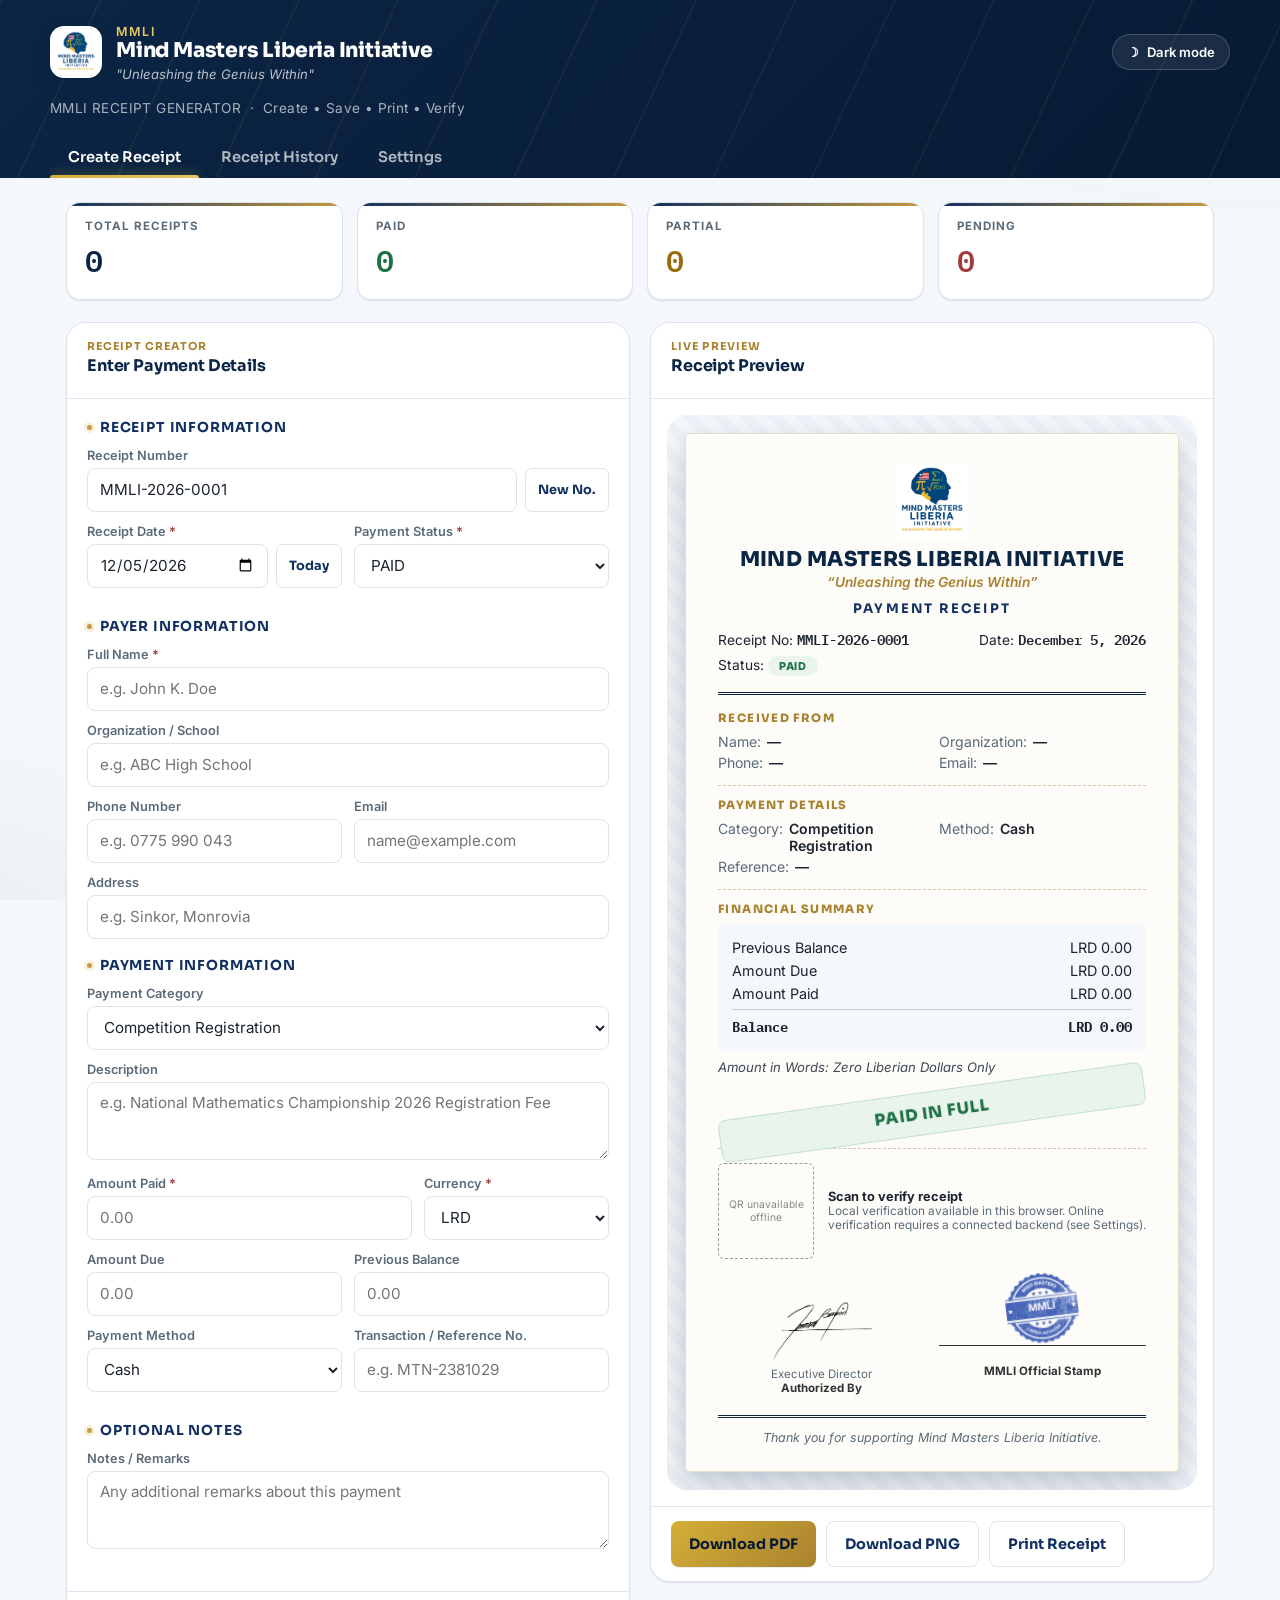
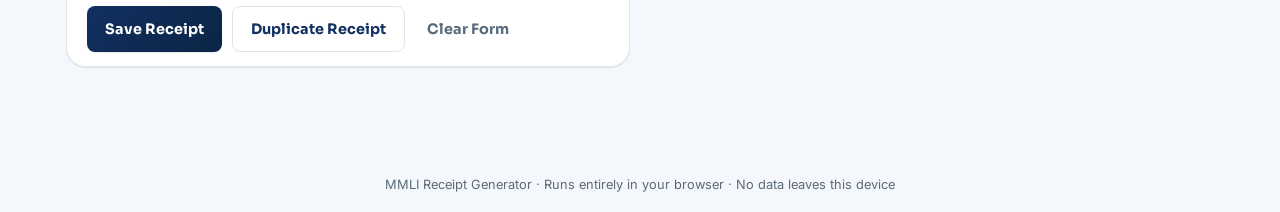
==== commit 27a20501: "Add files via upload" ====
--- a/index.html
+++ b/index.html
@@ -382,8 +382,8 @@
         <div class="settings-note">
           <span aria-hidden="true">&#9432;</span>
           <div>
-            <strong>About local storage</strong>
-            Receipts are stored locally in this browser. For centralized multi-device storage and secure online verification, connect this application to a backend database.
+            <strong>About storage &amp; verification</strong>
+            Your Receipt History list is stored locally in this browser only. Verification is different: every receipt's QR code carries its own details, so it can be scanned and confirmed on <em>any</em> device — no account, backend, or internet-connected database required. Anyone with the physical or PDF receipt can verify it; only your saved history stays private to this device.
           </div>
         </div>
       </div>
@@ -399,11 +399,13 @@
 <div id="modal-region"></div>
 
 <!-- ============ Third-party libraries (CDN, all client-side) ============ -->
-<script src="https://cdn.jsdelivr.net/npm/qrcode@1.5.3/build/qrcode.min.js"></script>
 <script src="https://cdnjs.cloudflare.com/ajax/libs/jspdf/2.5.1/jspdf.umd.min.js"></script>
 <script src="https://cdnjs.cloudflare.com/ajax/libs/html2canvas/1.4.1/html2canvas.min.js"></script>
 
 <!-- ============ App code ============ -->
+<!-- qrcode-lib.js is bundled locally (no CDN, no network request) so QR
+     codes always render, online or fully offline. -->
+<script src="qrcode-lib.js"></script>
 <script src="assets.js"></script>
 <script src="script.js"></script>
 </body>
--- a/style.css
+++ b/style.css
@@ -751,6 +751,11 @@
 .r-sign-line{ border-top:1.3px solid #333; padding-top:4px; font-size:.72rem; color:#5b6b79 !important; }
 .r-sign-label{ font-size:.72rem; font-weight:700; color:#333 !important; }
 
+/* Signature block: no underline — the signature image itself sits lower
+   and centered in a slightly taller box instead of being pinned to a line. */
+.r-sign-img--plain{ height:70px; align-items:center; padding-top:10px; }
+.r-sign-line--plain{ border-top:none; padding-top:0; margin-top:6px; }
+
 .r-footer{
   text-align:center;
   margin-top:20px;
